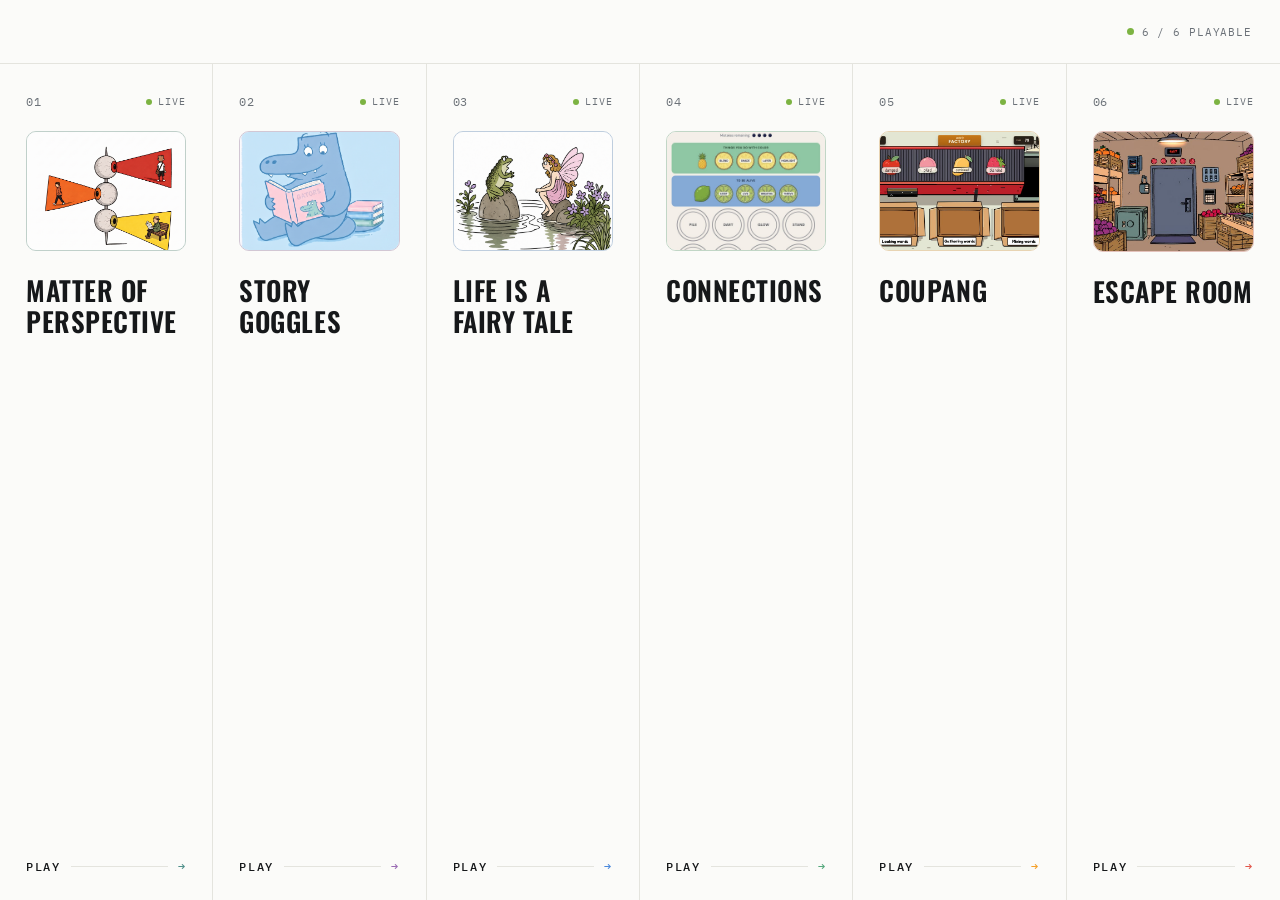
==== index.html @ 253b900c "feat: update life fairy tale thumbnail" ====
<!DOCTYPE html>
<html lang="ko">
<head>
<meta charset="utf-8">
<meta name="viewport" content="width=device-width, initial-scale=1">
<title>Supermarket Game Hub</title>
<link rel="preconnect" href="https://fonts.googleapis.com">
<link rel="preconnect" href="https://fonts.gstatic.com" crossorigin>
<link href="https://fonts.googleapis.com/css2?family=Oswald:wght@400;500;600;700&family=IBM+Plex+Mono:wght@400;500&family=Inter:wght@400;500;600&display=swap" rel="stylesheet">
<style>
  :root{
    --bg:#fbfbf9;
    --ink:#16181a;
    --ink-soft:#6b7178;
    --line:#e4e4de;
    --g1:#7cb342;
    --g2:#f4a02a;
    --g3:#e2574c;
    --g4:#8a98a0;
  }
  *{box-sizing:border-box;margin:0;padding:0;}
  html,body{height:100%;}
  body{
    background:var(--bg);color:var(--ink);
    font-family:'Inter','Noto Sans KR',system-ui,sans-serif;
    overflow:hidden;
  }

  .page{height:100vh;height:100dvh;display:flex;flex-direction:column;}

  /* ===== header ===== */
  header{
    flex:0 0 auto;
    display:flex;align-items:center;justify-content:flex-end;
    padding:0 28px;height:64px;
    border-bottom:1px solid var(--line);
  }
  .meta{font-family:'IBM Plex Mono',monospace;font-size:11px;letter-spacing:.08em;color:var(--ink-soft);display:flex;align-items:center;gap:8px;}
  .meta .dot{width:7px;height:7px;border-radius:50%;background:var(--g1);}

  /* ===== 4 vertical columns ===== */
  main{
    flex:1 1 auto;
    display:grid;
    grid-template-columns:repeat(6,minmax(0,1fr));
    min-height:0;
  }

  .col{
    flex:1 1 0;min-width:0;
    display:flex;flex-direction:column;
    padding:30px 26px 26px;
    text-decoration:none;color:inherit;
    border-right:1px solid var(--line);
    background:var(--bg);
    transition:background .35s ease;
    position:relative;
  }
  .col:last-child{border-right:none;}
  .col:hover{background:color-mix(in srgb, var(--accent) 6%, var(--bg));}
  .col:focus-visible{outline:2px solid var(--accent);outline-offset:-2px;}

  /* top row: index + status */
  .col-top{display:flex;align-items:center;justify-content:space-between;margin-bottom:22px;}
  .idx{font-family:'IBM Plex Mono',monospace;font-size:12px;color:var(--ink-soft);letter-spacing:.06em;}
  .status{
    font-family:'IBM Plex Mono',monospace;font-size:10px;letter-spacing:.1em;
    display:flex;align-items:center;gap:6px;color:var(--ink-soft);
  }
  .status::before{content:'';width:6px;height:6px;border-radius:50%;background:var(--g1);}

  /* thumbnail */
  .thumb{
    width:100%;aspect-ratio:4/3;border-radius:10px;overflow:hidden;
    background:color-mix(in srgb, var(--accent) 12%, #ffffff);
    border:1px solid color-mix(in srgb, var(--accent) 24%, var(--line));
    display:flex;align-items:center;justify-content:center;
    margin-bottom:24px;flex:0 0 auto;
    transition:transform .35s ease, box-shadow .35s ease;
  }
  .col:hover .thumb{transform:translateY(-4px);box-shadow:0 14px 28px -14px color-mix(in srgb, var(--accent) 45%, rgba(0,0,0,.25));}
  .thumb img{width:100%;height:100%;object-fit:cover;display:block;}
  .thumb svg{width:62%;height:62%;}

  /* title block */
  .title{
    font-family:'Oswald',sans-serif;font-weight:600;font-size:clamp(20px,2.1vw,30px);
    line-height:1.15;letter-spacing:.02em;text-transform:uppercase;margin-bottom:12px;
  }
  .desc{font-size:13px;line-height:1.65;color:var(--ink-soft);}

  /* bottom cta */
  .cta{
    margin-top:auto;padding-top:22px;
    display:flex;align-items:center;gap:10px;
    font-family:'IBM Plex Mono',monospace;font-size:12px;letter-spacing:.14em;font-weight:500;
    color:var(--ink);
  }
  .cta .arrow{transition:transform .3s ease;color:var(--accent);}
  .col:hover .cta .arrow{transform:translateX(6px);}
  .cta .bar{flex:1;height:1px;background:var(--line);}

  /* accent assignment */
  .c1{--accent:var(--g1);}
  .c-conn{--accent:#54a87c;}
  .c2{--accent:var(--g2);}
  .c3{--accent:var(--g3);}
  .c4{--accent:var(--g4);}
  .c-demo{--accent:#4b89dc;}
  .c-two{--accent:#9a6bb3;}
  .c-lit{--accent:#4f8f8a;}

  @media (max-width:1180px){
    body{overflow:auto;}
    .page{height:auto;min-height:100vh;min-height:100dvh;}
    main{grid-template-columns:repeat(3,minmax(0,1fr));}
    .col{border-bottom:1px solid var(--line);}
    .col:nth-child(3n){border-right:none;}
  }

  /* ===== mobile: stack & allow scroll ===== */
  @media (max-width:760px){
    body{overflow:auto;}
    .page{height:auto;}
    main{grid-template-columns:1fr;}
    .col{border-right:none;border-bottom:1px solid var(--line);padding:26px 22px;}
    .cta{padding-top:18px;}
    .thumb{max-height:46vh;}
  }
</style>
</head>
<body>
<div class="page">

  <header>
    <div class="meta"><span class="dot"></span>6 / 6 PLAYABLE</div>
  </header>

  <main>

    <!-- 01 · MATTER OF PERSPECTIVE -->
    <a class="col c-lit" href="https://cereels-dev.github.io/literary/" target="_blank" rel="noopener" aria-label="MATTER OF PERSPECTIVE">
      <div class="col-top"><span class="idx">01</span><span class="status">LIVE</span></div>
      <div class="thumb"><img src="./assets/matter-of-perspective.png" alt="MATTER OF PERSPECTIVE preview"></div>
      <h2 class="title">MATTER OF PERSPECTIVE</h2>
      <div class="cta">PLAY<span class="bar"></span><span class="arrow">→</span></div>
    </a>

    <!-- 02 · STORY GOGGLES -->
    <a class="col c-two" href="https://cereels-dev.github.io/two/" target="_blank" rel="noopener" aria-label="STORY GOGGLES">
      <div class="col-top"><span class="idx">02</span><span class="status">LIVE</span></div>
      <div class="thumb"><img src="./assets/story-goggles.png" alt="STORY GOGGLES preview"></div>
      <h2 class="title">STORY GOGGLES</h2>
      <div class="cta">PLAY<span class="bar"></span><span class="arrow">→</span></div>
    </a>

    <!-- 03 · Life is a Fairy Tale -->
    <a class="col c-demo" href="./demo/" target="_blank" rel="noopener" aria-label="Life is a Fairy Tale">
      <div class="col-top"><span class="idx">03</span><span class="status">LIVE</span></div>
      <div class="thumb"><img src="./assets/life-fairytale.png" alt="Life is a Fairy Tale preview"></div>
      <h2 class="title">Life is a Fairy Tale</h2>
      <div class="cta">PLAY<span class="bar"></span><span class="arrow">→</span></div>
    </a>

    <!-- 04 · Connections -->
    <a class="col c-conn" href="https://cereels-dev.github.io/game-hub/connections/" target="_blank" rel="noopener" aria-label="Connections">
      <div class="col-top"><span class="idx">04</span><span class="status">LIVE</span></div>
      <div class="thumb"><img src="[data-uri]" alt="Connections 게임 화면"></div>
      <h2 class="title">Connections</h2>
      <div class="cta">PLAY<span class="bar"></span><span class="arrow">→</span></div>
    </a>

    <!-- 05 · Coupang -->
    <a class="col c2" href="https://cereels-gamedev.github.io/coupang/" target="_blank" rel="noopener" aria-label="Coupang">
      <div class="col-top"><span class="idx">05</span><span class="status">LIVE</span></div>
      <div class="thumb"><img src="[data-uri]" alt="Coupang 게임 화면"></div>
      <h2 class="title">Coupang</h2>
      <div class="cta">PLAY<span class="bar"></span><span class="arrow">→</span></div>
    </a>

    <!-- 06 · Escape Room -->
    <a class="col c3" href="https://cereels-gamedev.github.io/escape-room/" target="_blank" rel="noopener" aria-label="Escape Room">
      <div class="col-top"><span class="idx">06</span><span class="status">LIVE</span></div>
      <div class="thumb"><img src="[data-uri]" alt="Escape-Room 게임 화면"></div>
      <h2 class="title">Escape Room</h2>
      <div class="cta">PLAY<span class="bar"></span><span class="arrow">→</span></div>
    </a>

  </main>
</div>
</body>
</html>
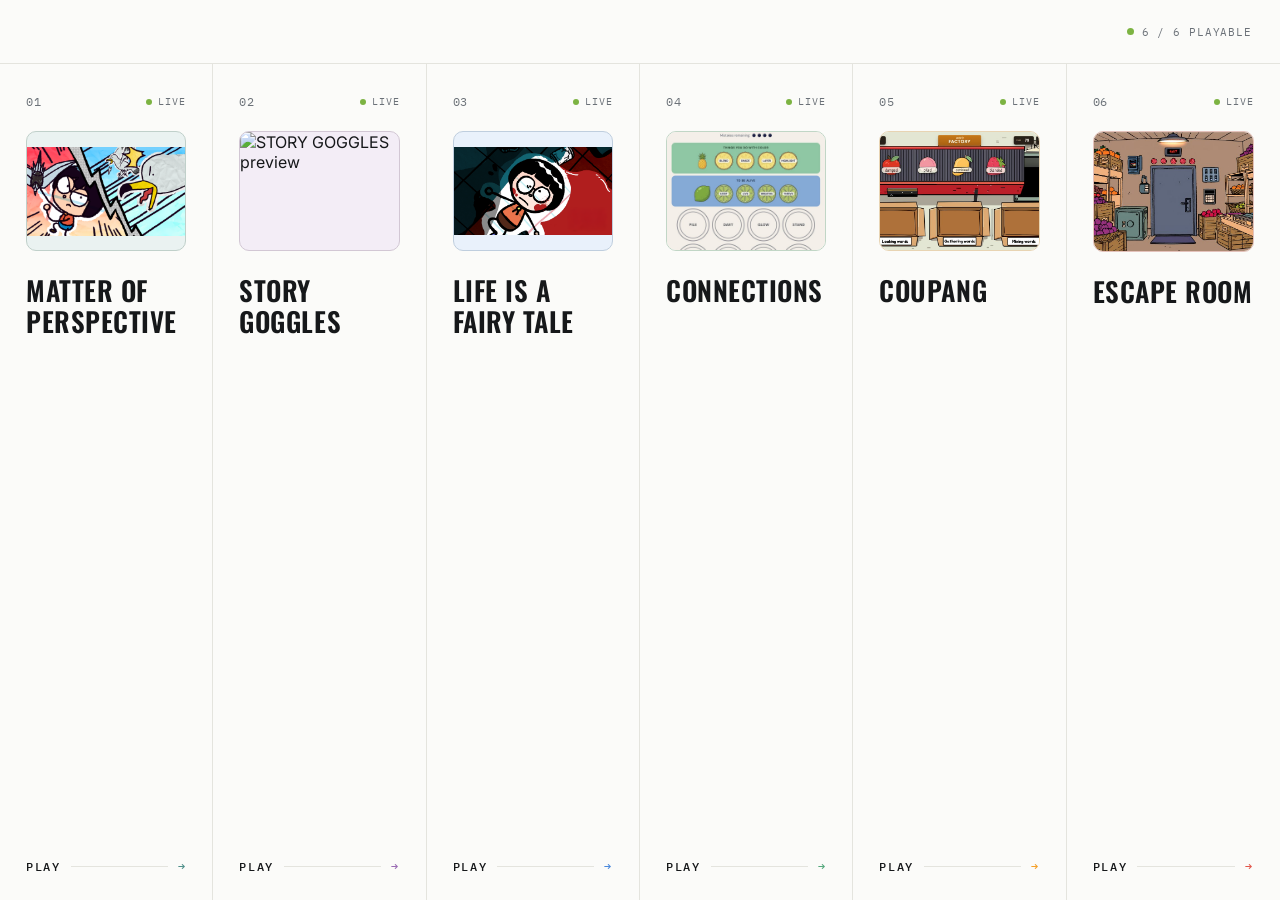
==== commit 54899267: "feat: update featured game thumbnails" ====
--- a/index.html
+++ b/index.html
@@ -80,6 +80,7 @@
   }
   .col:hover .thumb{transform:translateY(-4px);box-shadow:0 14px 28px -14px color-mix(in srgb, var(--accent) 45%, rgba(0,0,0,.25));}
   .thumb img{width:100%;height:100%;object-fit:cover;display:block;}
+  .c-demo .thumb img,.c-two .thumb img,.c-lit .thumb img{object-fit:contain;}
   .thumb svg{width:62%;height:62%;}
 
   /* title block */
@@ -141,7 +142,7 @@
     <!-- 01 · MATTER OF PERSPECTIVE -->
     <a class="col c-lit" href="https://cereels-dev.github.io/literary/" target="_blank" rel="noopener" aria-label="MATTER OF PERSPECTIVE">
       <div class="col-top"><span class="idx">01</span><span class="status">LIVE</span></div>
-      <div class="thumb"><img src="./assets/matter-of-perspective.png" alt="MATTER OF PERSPECTIVE preview"></div>
+      <div class="thumb"><img src="./assets/matter-of-perspective-wide.png" alt="MATTER OF PERSPECTIVE preview"></div>
       <h2 class="title">MATTER OF PERSPECTIVE</h2>
       <div class="cta">PLAY<span class="bar"></span><span class="arrow">→</span></div>
     </a>
@@ -149,7 +150,7 @@
     <!-- 02 · STORY GOGGLES -->
     <a class="col c-two" href="https://cereels-dev.github.io/two/" target="_blank" rel="noopener" aria-label="STORY GOGGLES">
       <div class="col-top"><span class="idx">02</span><span class="status">LIVE</span></div>
-      <div class="thumb"><img src="./assets/story-goggles.png" alt="STORY GOGGLES preview"></div>
+      <div class="thumb"><img src="./assets/story-goggles-wide.png" alt="STORY GOGGLES preview"></div>
       <h2 class="title">STORY GOGGLES</h2>
       <div class="cta">PLAY<span class="bar"></span><span class="arrow">→</span></div>
     </a>
@@ -157,7 +158,7 @@
     <!-- 03 · Life is a Fairy Tale -->
     <a class="col c-demo" href="./demo/" target="_blank" rel="noopener" aria-label="Life is a Fairy Tale">
       <div class="col-top"><span class="idx">03</span><span class="status">LIVE</span></div>
-      <div class="thumb"><img src="./assets/life-fairytale.png" alt="Life is a Fairy Tale preview"></div>
+      <div class="thumb"><img src="./assets/life-fairytale-wide.png" alt="Life is a Fairy Tale preview"></div>
       <h2 class="title">Life is a Fairy Tale</h2>
       <div class="cta">PLAY<span class="bar"></span><span class="arrow">→</span></div>
     </a>
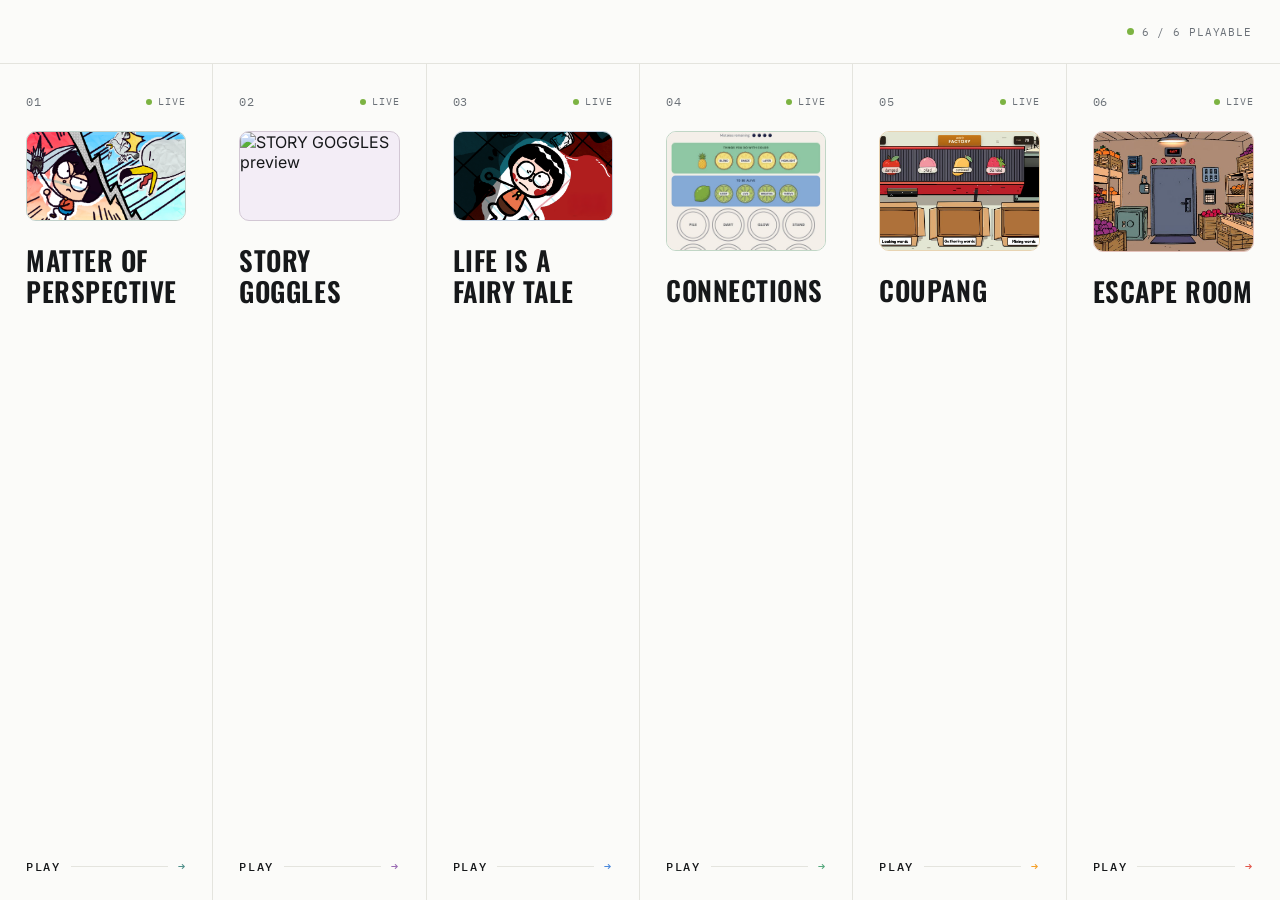
==== commit d8b420dc: "fix: fill featured thumbnails" ====
--- a/index.html
+++ b/index.html
@@ -80,7 +80,8 @@
   }
   .col:hover .thumb{transform:translateY(-4px);box-shadow:0 14px 28px -14px color-mix(in srgb, var(--accent) 45%, rgba(0,0,0,.25));}
   .thumb img{width:100%;height:100%;object-fit:cover;display:block;}
-  .c-demo .thumb img,.c-two .thumb img,.c-lit .thumb img{object-fit:contain;}
+  .c-demo .thumb,.c-two .thumb,.c-lit .thumb{aspect-ratio:16/9;}
+  .c-demo .thumb img,.c-two .thumb img,.c-lit .thumb img{object-fit:cover;}
   .thumb svg{width:62%;height:62%;}
 
   /* title block */
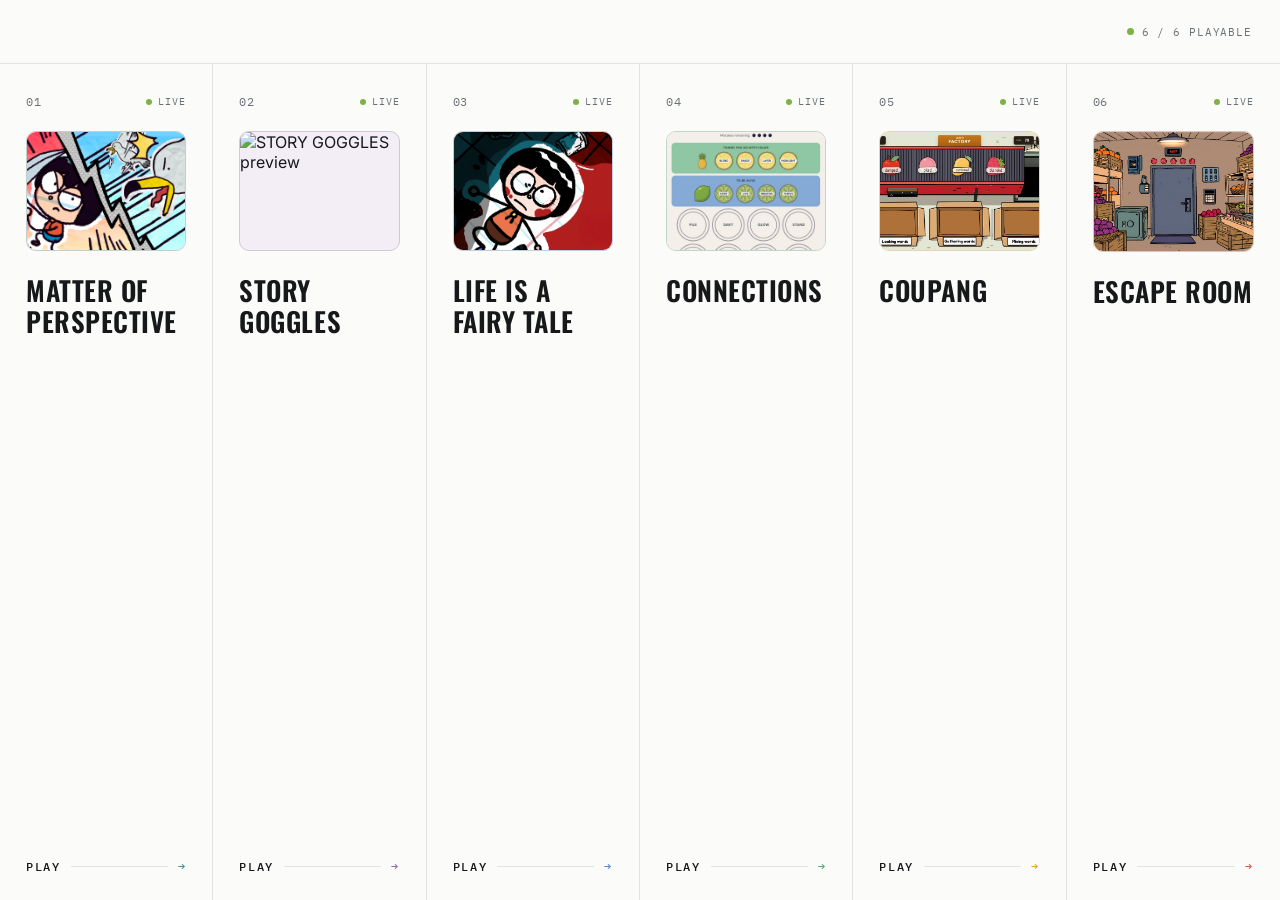
==== commit d3f30f52: "fix: align featured thumbnail sizing" ====
--- a/index.html
+++ b/index.html
@@ -80,8 +80,6 @@
   }
   .col:hover .thumb{transform:translateY(-4px);box-shadow:0 14px 28px -14px color-mix(in srgb, var(--accent) 45%, rgba(0,0,0,.25));}
   .thumb img{width:100%;height:100%;object-fit:cover;display:block;}
-  .c-demo .thumb,.c-two .thumb,.c-lit .thumb{aspect-ratio:16/9;}
-  .c-demo .thumb img,.c-two .thumb img,.c-lit .thumb img{object-fit:cover;}
   .thumb svg{width:62%;height:62%;}
 
   /* title block */
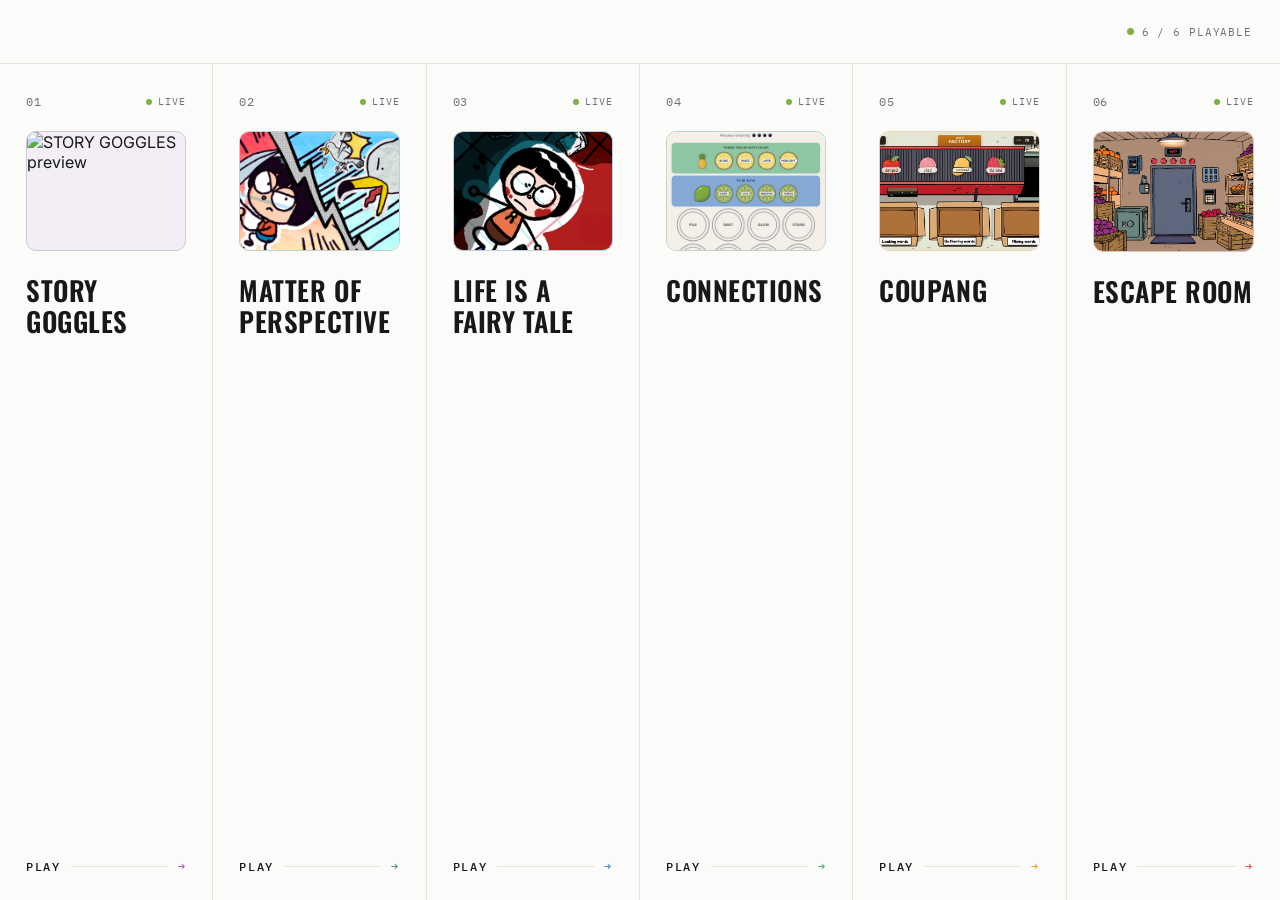
==== commit c2f11a85: "feat: move Story Goggles to first card" ====
--- a/index.html
+++ b/index.html
@@ -3,7 +3,7 @@
 <head>
 <meta charset="utf-8">
 <meta name="viewport" content="width=device-width, initial-scale=1">
-<title>Supermarket Game Hub</title>
+<title>Creverse Hub</title>
 <link rel="preconnect" href="https://fonts.googleapis.com">
 <link rel="preconnect" href="https://fonts.gstatic.com" crossorigin>
 <link href="https://fonts.googleapis.com/css2?family=Oswald:wght@400;500;600;700&family=IBM+Plex+Mono:wght@400;500&family=Inter:wght@400;500;600&display=swap" rel="stylesheet">
@@ -138,19 +138,19 @@
 
   <main>
 
-    <!-- 01 · MATTER OF PERSPECTIVE -->
-    <a class="col c-lit" href="https://cereels-dev.github.io/literary/" target="_blank" rel="noopener" aria-label="MATTER OF PERSPECTIVE">
+    <!-- 01 · STORY GOGGLES -->
+    <a class="col c-two" href="https://cereels-dev.github.io/two/" target="_blank" rel="noopener" aria-label="STORY GOGGLES">
       <div class="col-top"><span class="idx">01</span><span class="status">LIVE</span></div>
-      <div class="thumb"><img src="./assets/matter-of-perspective-wide.png" alt="MATTER OF PERSPECTIVE preview"></div>
-      <h2 class="title">MATTER OF PERSPECTIVE</h2>
+      <div class="thumb"><img src="./assets/story-goggles-wide.png" alt="STORY GOGGLES preview"></div>
+      <h2 class="title">STORY GOGGLES</h2>
       <div class="cta">PLAY<span class="bar"></span><span class="arrow">→</span></div>
     </a>
 
-    <!-- 02 · STORY GOGGLES -->
-    <a class="col c-two" href="https://cereels-dev.github.io/two/" target="_blank" rel="noopener" aria-label="STORY GOGGLES">
+    <!-- 02 · MATTER OF PERSPECTIVE -->
+    <a class="col c-lit" href="https://cereels-dev.github.io/literary/" target="_blank" rel="noopener" aria-label="MATTER OF PERSPECTIVE">
       <div class="col-top"><span class="idx">02</span><span class="status">LIVE</span></div>
-      <div class="thumb"><img src="./assets/story-goggles-wide.png" alt="STORY GOGGLES preview"></div>
-      <h2 class="title">STORY GOGGLES</h2>
+      <div class="thumb"><img src="./assets/matter-of-perspective-wide.png" alt="MATTER OF PERSPECTIVE preview"></div>
+      <h2 class="title">MATTER OF PERSPECTIVE</h2>
       <div class="cta">PLAY<span class="bar"></span><span class="arrow">→</span></div>
     </a>
 
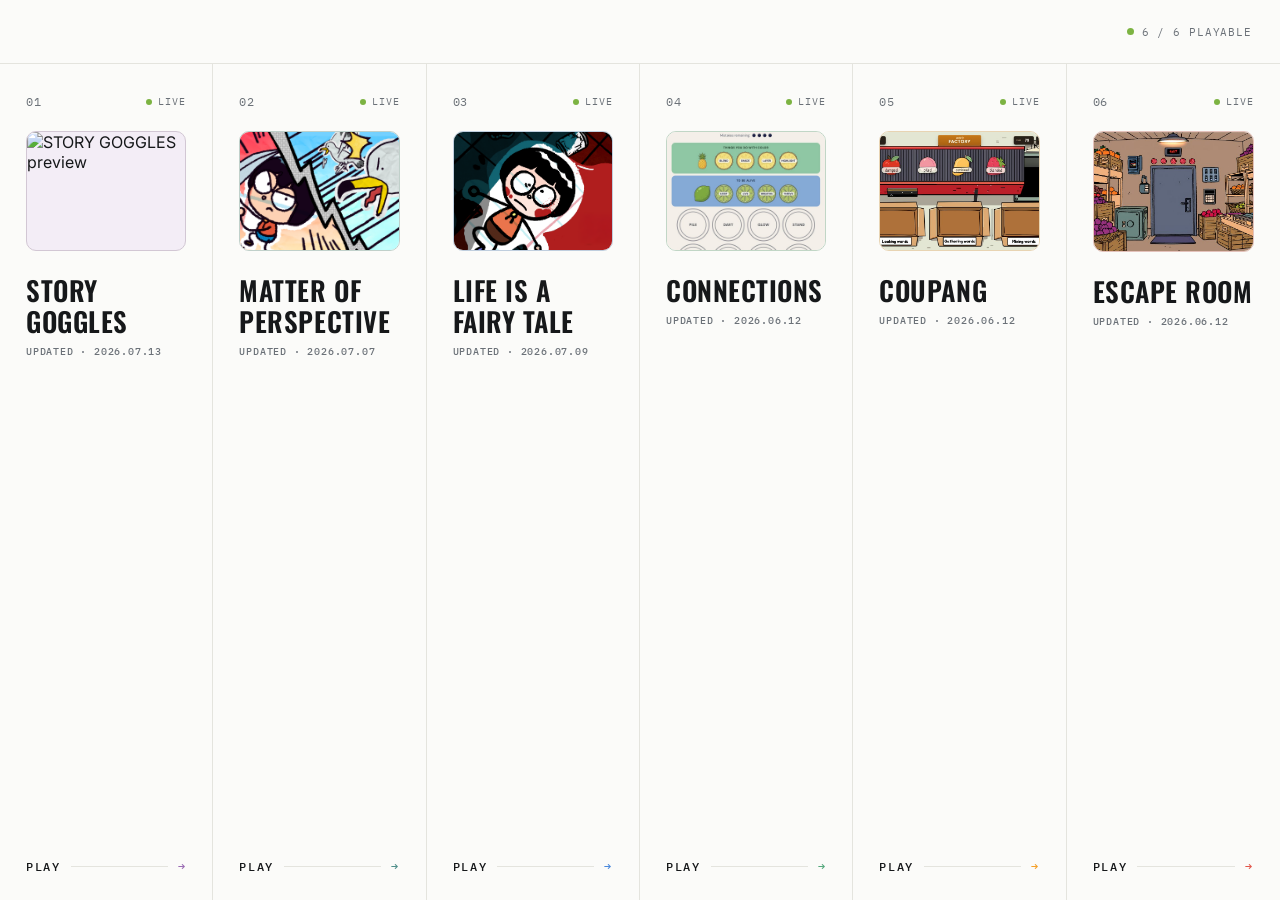
==== commit fa914525: "feat: show card update dates" ====
--- a/index.html
+++ b/index.html
@@ -85,7 +85,11 @@
   /* title block */
   .title{
     font-family:'Oswald',sans-serif;font-weight:600;font-size:clamp(20px,2.1vw,30px);
-    line-height:1.15;letter-spacing:.02em;text-transform:uppercase;margin-bottom:12px;
+    line-height:1.15;letter-spacing:.02em;text-transform:uppercase;
+  }
+  .updated{
+    display:block;font-family:'IBM Plex Mono',monospace;font-size:10px;font-weight:500;
+    letter-spacing:.08em;color:var(--ink-soft);margin-top:8px;white-space:nowrap;
   }
   .desc{font-size:13px;line-height:1.65;color:var(--ink-soft);}
 
@@ -139,50 +143,56 @@
   <main>
 
     <!-- 01 · STORY GOGGLES -->
-    <a class="col c-two" href="https://cereels-dev.github.io/two/" target="_blank" rel="noopener" aria-label="STORY GOGGLES">
+    <a class="col c-two" href="https://cereels-dev.github.io/two/" target="_blank" rel="noopener" aria-label="STORY GOGGLES" aria-describedby="updated-01">
       <div class="col-top"><span class="idx">01</span><span class="status">LIVE</span></div>
       <div class="thumb"><img src="./assets/story-goggles-wide.png" alt="STORY GOGGLES preview"></div>
       <h2 class="title">STORY GOGGLES</h2>
+      <time class="updated" id="updated-01" datetime="2026-07-13">UPDATED · 2026.07.13</time>
       <div class="cta">PLAY<span class="bar"></span><span class="arrow">→</span></div>
     </a>
 
     <!-- 02 · MATTER OF PERSPECTIVE -->
-    <a class="col c-lit" href="https://cereels-dev.github.io/literary/" target="_blank" rel="noopener" aria-label="MATTER OF PERSPECTIVE">
+    <a class="col c-lit" href="https://cereels-dev.github.io/literary/" target="_blank" rel="noopener" aria-label="MATTER OF PERSPECTIVE" aria-describedby="updated-02">
       <div class="col-top"><span class="idx">02</span><span class="status">LIVE</span></div>
       <div class="thumb"><img src="./assets/matter-of-perspective-wide.png" alt="MATTER OF PERSPECTIVE preview"></div>
       <h2 class="title">MATTER OF PERSPECTIVE</h2>
+      <time class="updated" id="updated-02" datetime="2026-07-07">UPDATED · 2026.07.07</time>
       <div class="cta">PLAY<span class="bar"></span><span class="arrow">→</span></div>
     </a>
 
     <!-- 03 · Life is a Fairy Tale -->
-    <a class="col c-demo" href="./demo/" target="_blank" rel="noopener" aria-label="Life is a Fairy Tale">
+    <a class="col c-demo" href="./demo/" target="_blank" rel="noopener" aria-label="Life is a Fairy Tale" aria-describedby="updated-03">
       <div class="col-top"><span class="idx">03</span><span class="status">LIVE</span></div>
       <div class="thumb"><img src="./assets/life-fairytale-wide.png" alt="Life is a Fairy Tale preview"></div>
       <h2 class="title">Life is a Fairy Tale</h2>
+      <time class="updated" id="updated-03" datetime="2026-07-09">UPDATED · 2026.07.09</time>
       <div class="cta">PLAY<span class="bar"></span><span class="arrow">→</span></div>
     </a>
 
     <!-- 04 · Connections -->
-    <a class="col c-conn" href="https://cereels-dev.github.io/game-hub/connections/" target="_blank" rel="noopener" aria-label="Connections">
+    <a class="col c-conn" href="https://cereels-dev.github.io/game-hub/connections/" target="_blank" rel="noopener" aria-label="Connections" aria-describedby="updated-04">
       <div class="col-top"><span class="idx">04</span><span class="status">LIVE</span></div>
       <div class="thumb"><img src="[data-uri]" alt="Connections 게임 화면"></div>
       <h2 class="title">Connections</h2>
+      <time class="updated" id="updated-04" datetime="2026-06-12">UPDATED · 2026.06.12</time>
       <div class="cta">PLAY<span class="bar"></span><span class="arrow">→</span></div>
     </a>
 
     <!-- 05 · Coupang -->
-    <a class="col c2" href="https://cereels-gamedev.github.io/coupang/" target="_blank" rel="noopener" aria-label="Coupang">
+    <a class="col c2" href="https://cereels-gamedev.github.io/coupang/" target="_blank" rel="noopener" aria-label="Coupang" aria-describedby="updated-05">
       <div class="col-top"><span class="idx">05</span><span class="status">LIVE</span></div>
       <div class="thumb"><img src="[data-uri]" alt="Coupang 게임 화면"></div>
       <h2 class="title">Coupang</h2>
+      <time class="updated" id="updated-05" datetime="2026-06-12">UPDATED · 2026.06.12</time>
       <div class="cta">PLAY<span class="bar"></span><span class="arrow">→</span></div>
     </a>
 
     <!-- 06 · Escape Room -->
-    <a class="col c3" href="https://cereels-gamedev.github.io/escape-room/" target="_blank" rel="noopener" aria-label="Escape Room">
+    <a class="col c3" href="https://cereels-gamedev.github.io/escape-room/" target="_blank" rel="noopener" aria-label="Escape Room" aria-describedby="updated-06">
       <div class="col-top"><span class="idx">06</span><span class="status">LIVE</span></div>
       <div class="thumb"><img src="[data-uri]